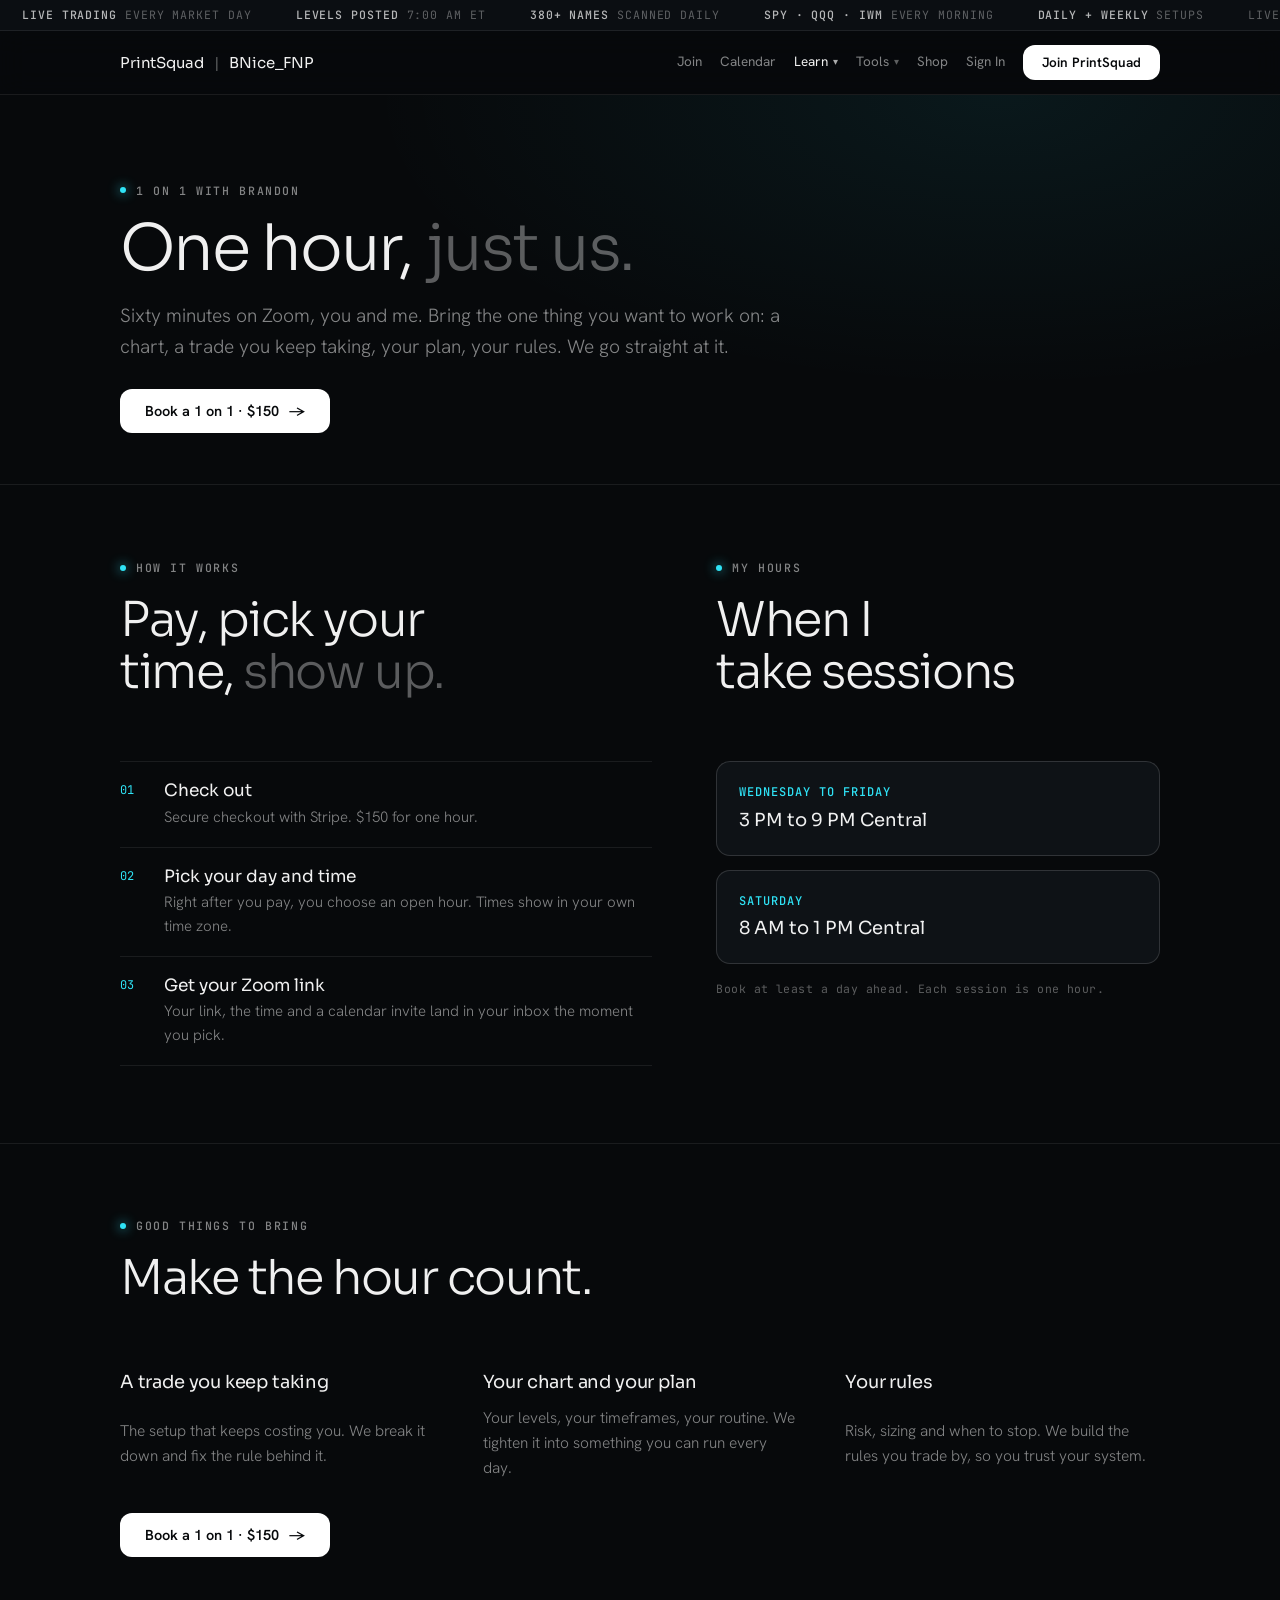
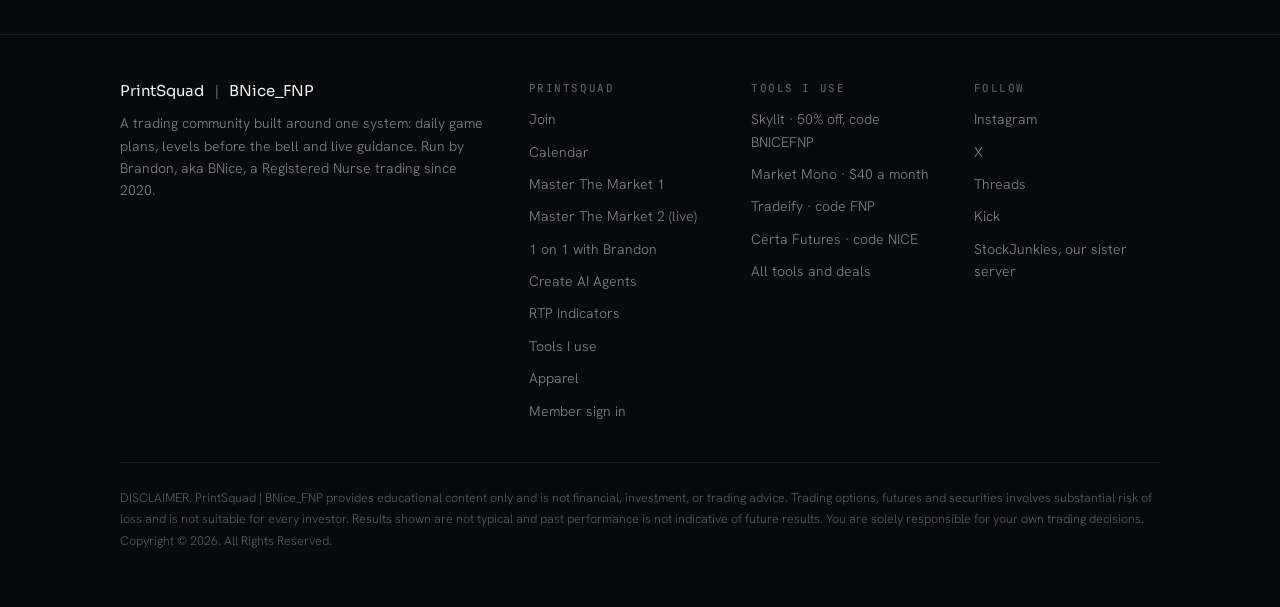
==== book/index.html @ 96a2f893 "Learn: Master The Market 1 (recorded course) and Master The Market 2 (live with Chad and BNice, comi" ====
<!doctype html>
<html lang="en">
<head>
<meta charset="utf-8">
<meta name="viewport" content="width=device-width,initial-scale=1">
<title>1 on 1 with Brandon | PrintSquad</title>
<meta name="description" content="Book one hour on Zoom with Brandon, aka BNice. $150. Pay, then pick your day and time from his open hours.">
<link rel="preconnect" href="https://fonts.googleapis.com">
<link rel="stylesheet" href="https://fonts.googleapis.com/css2?family=Sora:wght@200;300;400;600&family=Hanken+Grotesk:wght@300;400;500;600&family=JetBrains+Mono:wght@400;500&display=swap">
<link rel="stylesheet" href="/site.css">
</head>
<body>
<div class="tape" aria-hidden="true"><div class="tape-track">
  <span><b>LIVE TRADING</b> EVERY MARKET DAY</span><span><b>LEVELS POSTED</b> 7:00 AM ET</span><span><b>380+ NAMES</b> SCANNED DAILY</span><span><b>SPY · QQQ · IWM</b> EVERY MORNING</span><span><b>DAILY + WEEKLY</b> SETUPS</span><span>LIVE GUIDANCE <i>● ON</i></span><span><b>TRADING</b> SINCE 2020</span><span><b>1 ON 1 WITH BRANDON</b> $150 / HOUR</span><span><b>50% OFF</b> SKYLIT · CODE BNICEFNP</span><span><b>CODE FNP</b> TRADEIFY</span>
  <span><b>LIVE TRADING</b> EVERY MARKET DAY</span><span><b>LEVELS POSTED</b> 7:00 AM ET</span><span><b>380+ NAMES</b> SCANNED DAILY</span><span><b>SPY · QQQ · IWM</b> EVERY MORNING</span><span><b>DAILY + WEEKLY</b> SETUPS</span><span>LIVE GUIDANCE <i>● ON</i></span><span><b>TRADING</b> SINCE 2020</span><span><b>1 ON 1 WITH BRANDON</b> $150 / HOUR</span><span><b>50% OFF</b> SKYLIT · CODE BNICEFNP</span><span><b>CODE FNP</b> TRADEIFY</span>
</div></div>

<header class="hdr"><div class="wrap">
  <a class="brand" href="/">PrintSquad <s>|</s> BNice_FNP</a>
  <nav class="nav" aria-label="Site"><a href="/join/">Join</a><a href="/calendar/">Calendar</a><div class="dd"><a class="dd-btn" href="/learn/" aria-current="page" aria-haspopup="true">Learn<i aria-hidden="true">▾</i></a><div class="dd-menu"><a href="/learn/class/"><b>Master The Market 1</b><span>The recorded course</span></a><a href="/learn/mentorship/"><b>Master The Market 2</b><span>Live with Chad and BNice, coming soon</span></a><a href="/book/"><b>Book a 1 on 1</b><span>One hour on Zoom</span></a><a href="/aiclass/"><b>Create AI Agents</b><span>The AI Agent Toolkit</span></a></div></div><div class="dd"><a class="dd-btn" href="/tools/" aria-haspopup="true">Tools<i aria-hidden="true">▾</i></a><div class="dd-menu"><a href="/indicators/"><b>RTP Indicators</b><span>The suite for TradingView</span></a><a href="/indicators/#free"><b>Free Indicators</b><span>Free on TradingView</span></a><a href="/tools/"><b>Tools I Use</b><span>Skylit, Market Mono, prop firms</span></a></div></div><a href="https://fnptrades.com/shop/">Shop</a><a href="/members/">Sign In</a></nav>
  <a class="btn btn-solid btn-sm" href="/join/">Join PrintSquad</a>
</div>
<nav class="nav-mobile" aria-label="Site"><div class="wrap"><a href="/join/">Join</a><a href="/calendar/">Calendar</a><a href="/learn/" aria-current="page">Learn</a><a href="/tools/">Tools</a><a href="https://fnptrades.com/shop/">Shop</a><a href="/members/">Sign In</a></div></nav>
</header>

<main id="top">
<section class="page-top"><div class="wrap">
  <div class="head">
    <span class="eyebrow">1 on 1 with Brandon</span>
    <h1>One hour, <span class="dim">just us.</span></h1>
    <p class="lede">Sixty minutes on Zoom, you and me. Bring the one thing you want to work on: a chart, a trade you keep taking, your plan, your rules. We go straight at it.</p>
    <div class="cta">
      <a class="btn btn-solid" href="https://buy.stripe.com/00w00j3YrbevdD32ux8og01" target="_blank" rel="noopener">Book a 1 on 1 · $150 <span aria-hidden="true">→</span></a>
    </div>
  </div>
</div></section>

<section class="rule tight"><div class="wrap split">
  <div>
    <div class="head"><span class="eyebrow">How it works</span><h2>Pay, pick your time, <span class="dim">show up.</span></h2></div>
    <ol class="how">
      <li><strong>Check out</strong><span>Secure checkout with Stripe. $150 for one hour.</span></li>
      <li><strong>Pick your day and time</strong><span>Right after you pay, you choose an open hour. Times show in your own time zone.</span></li>
      <li><strong>Get your Zoom link</strong><span>Your link, the time and a calendar invite land in your inbox the moment you pick.</span></li>
    </ol>
  </div>
  <div>
    <div class="head"><span class="eyebrow">My hours</span><h2>When I take sessions</h2></div>
    <div class="week-grid" style="grid-template-columns:minmax(0,1fr)">
      <div class="slot"><span class="when">Wednesday to Friday</span><strong>3 PM to 9 PM Central</strong></div>
      <div class="slot"><span class="when">Saturday</span><strong>8 AM to 1 PM Central</strong></div>
    </div>
    <p class="note" style="margin-top:16px">Book at least a day ahead. Each session is one hour.</p>
  </div>
</div></section>

<section class="rule tight"><div class="wrap">
  <div class="head"><span class="eyebrow">Good things to bring</span><h2>Make the hour count.</h2></div>
  <div class="three" style="margin-top:0;padding-top:0;border-top:0">
    <div><h3>A trade you keep taking</h3><p>The setup that keeps costing you. We break it down and fix the rule behind it.</p></div>
    <div><h3>Your chart and your plan</h3><p>Your levels, your timeframes, your routine. We tighten it into something you can run every day.</p></div>
    <div><h3>Your rules</h3><p>Risk, sizing and when to stop. We build the rules you trade by, so you trust your system.</p></div>
  </div>
  <div class="cta" style="margin-top:32px"><a class="btn btn-solid" href="https://buy.stripe.com/00w00j3YrbevdD32ux8og01" target="_blank" rel="noopener">Book a 1 on 1 · $150 <span aria-hidden="true">→</span></a></div>
</div></section>
</main>

<footer><div class="wrap">
  <div class="foot">
    <div><div class="brand" style="margin-bottom:14px">PrintSquad <s>|</s> BNice_FNP</div><p style="font-size:14px;color:var(--t3)">A trading community built around one system: daily game plans, levels before the bell and live guidance. Run by Brandon, aka BNice, a Registered Nurse trading since 2020.</p></div>
    <div><h4>PrintSquad</h4><ul><li><a href="/join/">Join</a></li><li><a href="/calendar/">Calendar</a></li><li><a href="/learn/class/">Master The Market 1</a></li><li><a href="/learn/mentorship/">Master The Market 2 (live)</a></li><li><a href="/book/">1 on 1 with Brandon</a></li><li><a href="/aiclass/">Create AI Agents</a></li><li><a href="/indicators/">RTP Indicators</a></li><li><a href="/tools/">Tools I use</a></li><li><a href="https://fnptrades.com/shop/">Apparel</a></li><li><a href="/members/">Member sign in</a></li></ul></div>
    <div><h4>Tools I use</h4><ul><li><a href="https://app.skylit.ai/products?ref=BNICEFNP" target="_blank" rel="sponsored noopener">Skylit · 50% off, code BNICEFNP</a></li><li><a href="https://whop.com/checkout/plan_psgRuvs8nuYvo?a=bnicefnp" target="_blank" rel="sponsored noopener">Market Mono · $40 a month</a></li><li><a href="https://tradeify.co/?ref=GKHED45U" target="_blank" rel="sponsored noopener">Tradeify · code FNP</a></li><li><a href="https://www.certafutures.com/?checkout=1&amp;ref=CF534EED9A1739" target="_blank" rel="sponsored noopener">Certa Futures · code NICE</a></li><li><a href="/tools/">All tools and deals</a></li></ul></div>
    <div><h4>Follow</h4><ul><li><a href="https://www.instagram.com/bnice_fnp/">Instagram</a></li><li><a href="https://x.com/Bnice_X_Fnp">X</a></li><li><a href="https://www.threads.net/@bnice_fnp">Threads</a></li><li><a href="https://kick.com/bnice-fnp">Kick</a></li><li><a href="https://whop.com/checkout/plan_VsYedL4dfEl0D?a=bnicefnp" target="_blank" rel="noopener">StockJunkies, our sister server</a></li></ul></div>
  </div>
  <p class="legal">DISCLAIMER. PrintSquad | BNice_FNP provides educational content only and is not financial, investment, or trading advice. Trading options, futures and securities involves substantial risk of loss and is not suitable for every investor. Results shown are not typical and past performance is not indicative of future results. You are solely responsible for your own trading decisions.<br>Copyright © 2026. All Rights Reserved.</p>
</div></footer>
<script>
document.querySelectorAll(".coupon button").forEach(function (b) {
  b.addEventListener("click", function () {
    var done = function () { b.textContent = "Copied"; setTimeout(function () { b.textContent = "Copy code"; }, 1600); };
    if (navigator.clipboard) navigator.clipboard.writeText(b.dataset.code).then(done, done); else done();
  });
});
</script>
</body>
</html>
---- site.css ----
/* One deliberate look: the site is dark the way a trading terminal is dark.
   Every colour is painted explicitly so it holds on any host ground. */
:root{
  --ground:#07090B; --ground-2:#0B0E12; --panel:#0E1216;
  --t1:rgba(255,255,255,.94); --t2:rgba(255,255,255,.70); --t3:rgba(255,255,255,.50); --t4:rgba(255,255,255,.34);
  --line:rgba(255,255,255,.08); --line-2:rgba(255,255,255,.14);
  --cyan:#2FE3F6; --mint:#B2EBF2; --up:#2FE3A0; --down:#F5533C; --gold:#F5C518;
  --display:"Sora",ui-sans-serif,system-ui,"Segoe UI",sans-serif;
  --body:"Hanken Grotesk",ui-sans-serif,system-ui,"Segoe UI",sans-serif;
  --mono:"JetBrains Mono",ui-monospace,"SF Mono",Menlo,Consolas,monospace;
  --wrap:1120px;
}
*{box-sizing:border-box}
html{scroll-behavior:smooth}
body{margin:0;background:var(--ground);color:var(--t2);font:300 17px/1.6 var(--body);-webkit-font-smoothing:antialiased}
a{color:inherit;text-decoration:none}
a:focus-visible,button:focus-visible{outline:2px solid var(--cyan);outline-offset:3px;border-radius:6px}
img{display:block;max-width:100%;height:auto}
.wrap{max-width:var(--wrap);margin-inline:auto;padding-inline:clamp(18px,4vw,40px)}

/* type scale */
h1,h2,h3{font-family:var(--display);color:var(--t1);margin:0;text-wrap:balance}
h1{font-weight:300;font-size:clamp(40px,6.4vw,76px);line-height:1.02;letter-spacing:-.035em}
h2{font-weight:300;font-size:clamp(30px,4vw,48px);line-height:1.08;letter-spacing:-.03em}
h3{font-weight:400;font-size:18px;letter-spacing:-.01em}
.dim{color:var(--t4)}
p{margin:0;max-width:62ch}
.lede{font-size:clamp(17px,1.5vw,20px);color:var(--t3)}
.eyebrow{font:500 11.5px/1 var(--mono);letter-spacing:.14em;text-transform:uppercase;color:var(--t3);display:inline-flex;align-items:center;gap:10px}
.eyebrow::before{content:"";width:6px;height:6px;border-radius:50%;background:var(--cyan);box-shadow:0 0 12px var(--cyan)}
.mono{font-family:var(--mono);font-variant-numeric:tabular-nums}

/* buttons: white with black text, so a label can never vanish into its own fill */
.btn{display:inline-flex;align-items:center;gap:10px;font:600 14.5px/1 var(--body);padding:14px 24px;border-radius:12px;border:1px solid transparent;transition:transform .15s ease,background .15s ease,border-color .15s ease}
.btn-solid{background:#fff;color:#07090B}
.btn-solid:hover{transform:translateY(-1px);background:var(--mint)}
.btn-ghost{color:var(--t1);border-color:var(--line-2)}
.btn-ghost:hover{border-color:var(--t3)}
.btn-sm{padding:10px 18px;font-size:13.5px}

/* tape */
.tape{border-bottom:1px solid var(--line);background:var(--ground-2);overflow:hidden;white-space:nowrap}
.tape-track{display:inline-flex;gap:0;padding-block:9px;animation:slide 46s linear infinite}
.tape span{font:400 11.5px/1 var(--mono);letter-spacing:.08em;color:var(--t4);padding-inline:22px}
.tape b{font-weight:500;color:var(--t2)}
.tape i{font-style:normal;color:var(--cyan)}
@keyframes slide{to{transform:translateX(-50%)}}

/* header */
.hdr{position:sticky;top:env(safe-area-inset-top,0px);z-index:20;background:rgba(7,9,11,.82);backdrop-filter:blur(14px);border-bottom:1px solid var(--line)}
.hdr .wrap{display:flex;align-items:center;gap:14px;padding-block:14px}
.brand{font:400 15px/1 var(--display);color:var(--t1);letter-spacing:-.01em;display:flex;gap:10px;align-items:center}
.brand s{text-decoration:none;color:var(--t4)}
.nav{display:flex;gap:16px;margin-left:auto;margin-right:4px;font-size:13.5px;font-weight:400;color:var(--t3)}
.nav a:hover{color:var(--t1)}

/* sections */
section{padding-block:clamp(72px,10vw,132px)}
.rule{border-top:1px solid var(--line)}
.head{display:grid;gap:20px;margin-bottom:clamp(36px,5vw,64px)}

/* hero */
.hero{padding-block:clamp(56px,8vw,104px) clamp(48px,6vw,80px);background:radial-gradient(900px 420px at 78% 8%,rgba(47,227,246,.07),transparent 70%)}
.hero-grid{display:grid;gap:clamp(36px,5vw,64px)}
.hero-copy{display:grid;gap:26px;max-width:760px}
.cta{display:flex;flex-wrap:wrap;gap:12px;margin-top:6px}
.facts{display:flex;flex-wrap:wrap;gap:10px 28px;font:400 12px/1 var(--mono);letter-spacing:.08em;color:var(--t4);text-transform:uppercase}
.facts b{color:var(--t2);font-weight:500}

/* framed product shot */
.shot{border:1px solid var(--line-2);border-radius:14px;overflow:hidden;background:#000;box-shadow:0 40px 120px -40px rgba(47,227,246,.18)}
.shot-bar{display:flex;align-items:center;gap:12px;padding:11px 16px;border-bottom:1px solid var(--line);background:var(--panel);font:400 11.5px/1 var(--mono);letter-spacing:.06em;color:var(--t3)}
.shot-bar em{font-style:normal;color:var(--cyan)}
.shot-bar span:last-child{margin-left:auto;color:var(--t4)}

/* the morning */
.morning{display:grid;gap:clamp(32px,5vw,72px);grid-template-columns:minmax(0,5fr) minmax(0,7fr);align-items:start}
.steps{display:grid;gap:0;counter-reset:s}
.step{display:grid;grid-template-columns:44px 1fr;gap:4px 0;padding-block:22px;border-top:1px solid var(--line)}
.step:last-child{border-bottom:1px solid var(--line)}
.step::before{counter-increment:s;content:"0" counter(s);font:400 12px/1.7 var(--mono);color:var(--t4);grid-row:span 2}
.step p{font-size:15.5px;color:var(--t3)}
.time{font:400 12px/1 var(--mono);color:var(--cyan);margin-left:8px}

.feed{display:grid;gap:12px}
.msg{border:1px solid var(--line);border-radius:12px;background:var(--panel);padding:16px 18px;font:400 13px/1.75 var(--mono);color:var(--t3);overflow-x:auto}
.msg .sym{color:var(--t1);font-weight:500}
.msg .tag{color:#07090B;background:var(--cyan);border-radius:4px;padding:1px 7px;font-size:11px;font-weight:500;margin-left:8px}
.msg .ok{color:var(--up)} .msg .no{color:var(--down)} .msg .plan{color:var(--t2)}
.msg code{color:var(--t4);font:inherit}
.note{font:400 11.5px/1.6 var(--mono);color:var(--t4);letter-spacing:.04em}

.brief{display:grid;gap:clamp(32px,5vw,72px);grid-template-columns:minmax(0,4fr) minmax(0,6fr);align-items:center;margin-top:clamp(64px,8vw,112px)}
.brief .shot{max-width:380px}
.brief-copy{display:grid;gap:18px}

/* mentorship */
.pull{font:300 clamp(22px,2.8vw,32px)/1.25 var(--display);color:var(--t1);letter-spacing:-.02em;border-left:1px solid var(--cyan);padding-left:22px;max-width:30ch;text-wrap:balance}
.pull span{color:var(--t4)}
.struct{display:grid;grid-template-columns:repeat(auto-fit,minmax(220px,1fr));gap:0;border:1px solid var(--line);border-radius:14px;overflow:hidden;margin-block:clamp(40px,5vw,64px)}
.struct div{padding:24px;display:grid;gap:8px;border-right:1px solid var(--line);border-bottom:1px solid var(--line);margin:0 -1px -1px 0;background:var(--panel)}
.struct .k{font:400 11.5px/1 var(--mono);letter-spacing:.12em;text-transform:uppercase;color:var(--t4)}
.struct strong{font:400 17px/1.3 var(--display);color:var(--t1)}
.struct p{font-size:14.5px;color:var(--t3)}
.weeks{display:grid;gap:0}
.week{display:grid;grid-template-columns:minmax(0,3fr) minmax(0,5fr) minmax(0,4fr);gap:12px 32px;padding-block:28px;border-top:1px solid var(--line);align-items:start}
.week:last-child{border-bottom:1px solid var(--line)}
.week .n{font:400 12px/1 var(--mono);letter-spacing:.12em;color:var(--cyan);display:block;margin-bottom:10px}
.week ul{margin:0;padding:0;list-style:none;display:grid;gap:7px;font-size:15.5px;color:var(--t3)}
.week li{padding-left:16px;position:relative}
.week li::before{content:"";position:absolute;left:0;top:.72em;width:6px;height:1px;background:var(--t4)}
.goal{font-size:15px;color:var(--t2)}
.goal b{display:block;font:400 11.5px/1 var(--mono);letter-spacing:.12em;text-transform:uppercase;color:var(--t4);margin-bottom:8px}
.expect{display:grid;grid-template-columns:repeat(auto-fit,minmax(220px,1fr));gap:24px 40px;margin-top:clamp(40px,5vw,64px)}
.expect p{font-size:15.5px;color:var(--t3)}
.expect b{color:var(--t1);font-weight:500}
.tbd{font:500 11px/1 var(--mono);letter-spacing:.1em;color:#07090B;background:var(--gold);border-radius:4px;padding:4px 8px;white-space:nowrap}
.enroll{display:flex;flex-wrap:wrap;gap:16px 28px;align-items:center;margin-top:clamp(40px,5vw,64px);padding:24px 28px;border:1px solid var(--line-2);border-radius:14px;background:linear-gradient(90deg,rgba(47,227,246,.06),transparent)}
.enroll div{display:grid;gap:6px;margin-right:auto}
.enroll strong{font:400 19px/1.2 var(--display);color:var(--t1)}
.enroll span{font-size:14.5px;color:var(--t3)}
@media (max-width:860px){.week{grid-template-columns:minmax(0,1fr)}}


/* Master The Market: the flyers' green and blue, used only inside this offer */
:root{--mtm-green:#9BE24A;--mtm-blue:#4FB6F2}
.hl{color:var(--t1);font-weight:500}
.hero-grid{grid-template-columns:minmax(0,7fr) minmax(0,4fr);align-items:center}
.poster{margin:0;border-radius:16px;overflow:hidden;border:1px solid var(--line-2);box-shadow:0 40px 120px -30px rgba(155,226,74,.22);max-width:420px;justify-self:end}
.week{grid-template-columns:minmax(0,4fr) minmax(0,7fr)}
.week .n{color:var(--mtm-green)} .week.alt .n{color:var(--mtm-blue)}
.live{font-style:normal;font-size:10.5px;color:#fff;background:#E5484D;border-radius:4px;padding:2px 7px;margin-left:8px;letter-spacing:.1em}
.sub{margin-top:clamp(48px,6vw,80px)}
.subh{font:500 11.5px/1 var(--mono);letter-spacing:.14em;text-transform:uppercase;color:var(--t4);margin-bottom:22px}
.learn{list-style:none;margin:0;padding:0;display:grid;grid-template-columns:repeat(auto-fit,minmax(260px,1fr));gap:0 40px}
.learn li{padding:14px 0 14px 28px;border-top:1px solid var(--line);position:relative;color:var(--t2);font-size:16px}
.learn li::before{content:"";position:absolute;left:2px;top:1.35em;width:10px;height:5px;border-left:1.5px solid var(--mtm-green);border-bottom:1.5px solid var(--mtm-green);transform:rotate(-45deg)}
.learn li:nth-child(even)::before{border-color:var(--mtm-blue)}
.who{display:grid;grid-template-columns:repeat(auto-fit,minmax(250px,1fr));gap:14px}
.who div{border:1px solid var(--line);border-radius:14px;padding:24px;display:grid;gap:8px;background:var(--panel)}
.who strong{font:400 17px/1.3 var(--display);color:var(--mtm-green)} .who .alt strong{color:var(--mtm-blue)}
.who p{font-size:15px;color:var(--t3)}
.invest{margin-top:clamp(48px,6vw,80px);border:1px solid var(--line-2);border-radius:16px;padding:clamp(24px,4vw,40px);display:grid;gap:32px 48px;grid-template-columns:minmax(0,5fr) minmax(0,7fr);background:linear-gradient(135deg,rgba(155,226,74,.06),rgba(79,182,242,.05) 60%,transparent)}
.invest .k{font:500 11.5px/1 var(--mono);letter-spacing:.2em;text-transform:uppercase;color:var(--t3)}
.tiers{display:flex;gap:36px;margin-top:18px;flex-wrap:wrap}
.tiers b{display:block;font:300 clamp(44px,6vw,64px)/1 var(--display);letter-spacing:-.04em;color:var(--mtm-green)}
.tiers .alt b{color:var(--mtm-blue)}
.tiers span{font:400 12px/1 var(--mono);letter-spacing:.12em;text-transform:uppercase;color:var(--t3);display:block;margin-top:10px}
.seat{margin:0;padding:0;list-style:none;counter-reset:n;display:grid;gap:0}
.seat li{counter-increment:n;display:grid;grid-template-columns:36px 1fr;gap:2px 0;padding-block:14px;border-top:1px solid var(--line)}
.seat li:first-child{border-top:0;padding-top:0}
.seat li::before{content:counter(n);font:300 26px/1 var(--display);color:var(--mtm-green);grid-row:span 2}
.seat li:nth-child(2)::before{color:var(--mtm-blue)}
.seat strong{font:400 16.5px/1.3 var(--display);color:var(--t1)}
.seat span{font-size:14.5px;color:var(--t3)}
.go{grid-column:1/-1;display:flex;flex-wrap:wrap;gap:14px 24px;align-items:center;padding-top:24px;border-top:1px solid var(--line)}
.hero-bull{grid-template-columns:minmax(0,1fr) minmax(0,1fr)}
.hero-bull h1{font-size:clamp(38px,4.6vw,60px)}
.poster.bull{max-width:none;justify-self:stretch;box-shadow:-30px 40px 120px -40px rgba(79,182,242,.28),30px 40px 120px -40px rgba(155,226,74,.28)}
@media (max-width:860px){.hero-grid,.invest,.week{grid-template-columns:minmax(0,1fr)}.poster{justify-self:start;max-width:340px}}


/* Membership and indicator access */
#join{scroll-margin-top:140px;padding-block:clamp(48px,6vw,80px);background:var(--ground-2)}
.access-grid{display:grid;grid-template-columns:repeat(2,minmax(0,1fr));gap:20px}
.access-card{display:flex;flex-direction:column;gap:18px;border:1px solid var(--line-2);border-radius:16px;padding:clamp(24px,3vw,36px);background:var(--panel)}
.access-card h3{font-size:25px}
.access-card .btn{align-self:flex-start;margin-top:auto;line-height:1.3}
.access-card .eyebrow{line-height:1.5}
.access-bundle{display:flex;align-items:center;justify-content:space-between;flex-wrap:wrap;gap:20px;margin-top:20px;padding:24px 28px;border:1px solid rgba(47,227,246,.25);border-radius:16px;background:rgba(47,227,246,.04)}
.access-bundle p{margin-top:6px}
.access-note{margin-top:20px;font-size:14px;color:var(--t3)}
@media(max-width:620px){.access-grid{grid-template-columns:1fr}.access-card .btn{width:100%;justify-content:center}.access-bundle .btn{width:100%;justify-content:center}}
/* learn with me: the one-on-one and the AI team kit (2026-11-08), same cards as Join */
#learn{scroll-margin-top:140px}
.offer{background:linear-gradient(160deg,rgba(47,227,246,.07),var(--panel) 55%)}
.offer p{font-size:15.5px;color:var(--t3)}
.offer-price{font:500 12px/1.5 var(--mono);letter-spacing:.12em;text-transform:uppercase;color:var(--cyan)}
.offer .fine{font-size:13px;color:var(--t4);line-height:1.5}
/* two ways in */
.ways{padding-block:0 clamp(56px,7vw,96px)}
.ways .wrap{display:grid;grid-template-columns:repeat(auto-fit,minmax(300px,1fr));gap:14px}
.way{border:1px solid var(--line-2);border-radius:16px;padding:clamp(24px,3vw,34px);display:grid;gap:14px;align-content:start;background:var(--panel)}
.way:first-child{background:linear-gradient(160deg,rgba(155,226,74,.08),var(--panel) 55%)}
.way .k{font:500 11.5px/1 var(--mono);letter-spacing:.14em;text-transform:uppercase}
.way .k.g{color:var(--mtm-green)} .way .k.b{color:var(--mtm-blue)}
.way h3{font:300 clamp(24px,2.6vw,30px)/1.15 var(--display);letter-spacing:-.02em}
.way p{font-size:15.5px;color:var(--t3)}
.way .btn{justify-self:start;margin-top:6px}
.hdr .btn-ghost{border-color:var(--line-2)}
@media (max-width:620px){.hdr .btn-ghost{display:none}}

/* brandon */
.about{display:grid;gap:clamp(32px,5vw,72px);grid-template-columns:minmax(0,4fr) minmax(0,7fr);align-items:center}
.portrait{border-radius:14px;overflow:hidden;border:1px solid var(--line-2);max-width:380px}
.about-copy{display:grid;gap:20px}
.about-copy p{color:var(--t2)}
.sig{font:400 12px/1 var(--mono);letter-spacing:.1em;text-transform:uppercase;color:var(--t4)}

/* wins */
.claim{display:grid;gap:8px;border-left:1px solid var(--cyan);padding-left:20px;margin-top:6px}
.claim strong{font:300 clamp(22px,2.6vw,30px)/1.2 var(--display);color:var(--t1);letter-spacing:-.02em}
.wall{columns:3 280px;column-gap:14px}
.wall figure{margin:0 0 14px;break-inside:avoid;border:1px solid var(--line);border-radius:12px;overflow:hidden;background:#000;transition:border-color .2s ease}
.wall figure:hover{border-color:var(--line-2)}

/* learn */
.two{display:grid;grid-template-columns:repeat(auto-fit,minmax(280px,1fr));gap:14px}
.opt{border:1px solid var(--line);border-radius:14px;padding:28px;background:linear-gradient(180deg,var(--panel),transparent);display:grid;gap:12px}
.opt .k{font:400 11.5px/1 var(--mono);letter-spacing:.12em;color:var(--cyan)}
.opt p{font-size:15.5px;color:var(--t3)}
.three{display:grid;grid-template-columns:repeat(auto-fit,minmax(240px,1fr));gap:clamp(24px,4vw,48px);margin-top:clamp(48px,6vw,80px);padding-top:clamp(36px,5vw,56px);border-top:1px solid var(--line)}
.three div{display:grid;gap:10px}
.three p{font-size:15.5px;color:var(--t3)}

/* closing */
.close{text-align:left;background:radial-gradient(800px 360px at 20% 100%,rgba(47,227,246,.08),transparent 70%)}
.close .wrap{display:grid;gap:26px}

footer{border-top:1px solid var(--line);padding-block:48px 56px;font-size:14px;color:var(--t3)}
.foot{display:grid;gap:36px;grid-template-columns:minmax(0,2fr) repeat(3,minmax(0,1fr))}
.foot h4{font:500 11px/1 var(--mono);letter-spacing:.14em;text-transform:uppercase;color:var(--t4);margin:0 0 14px}
.foot ul{list-style:none;margin:0;padding:0;display:grid;gap:10px}
.foot a:hover{color:var(--t1)}
.legal{margin-top:40px;padding-top:24px;border-top:1px solid var(--line);font-size:12.5px;line-height:1.7;color:var(--t4);max-width:none}

.scanner-mobile{display:none}
@media (max-width:860px){
  .scanner-mobile{display:block;flex-basis:100%;font-size:14px;color:var(--cyan)}
  .hdr .wrap{flex-wrap:wrap}
  .nav{display:none}
  .hdr .wrap{justify-content:flex-start}
  .brand{margin-right:auto}
  .morning,.brief,.about{grid-template-columns:minmax(0,1fr)}
  .foot{grid-template-columns:minmax(0,1fr)}
  .brief .shot,.portrait{max-width:320px}
}
@media (prefers-reduced-motion:reduce){
  .tape-track{animation:none} html{scroll-behavior:auto} .btn{transition:none}
}

/* tools I use and affiliates */
.tools{display:grid;gap:14px}
.tool{border:1px solid var(--line-2);border-radius:16px;padding:clamp(22px,3vw,34px);background:var(--panel);display:grid;gap:16px;align-content:start}
.tool .k{font:500 11.5px/1 var(--mono);letter-spacing:.14em;text-transform:uppercase;color:var(--t3);display:flex;flex-wrap:wrap;gap:10px;align-items:center}
.tool h3{font:300 clamp(22px,2.4vw,28px)/1.18 var(--display);letter-spacing:-.02em}
.tool p{font-size:15.5px;color:var(--t3)}
.tool ul{margin:0;padding:0;list-style:none;display:grid;gap:8px;font-size:15px;color:var(--t2)}
.tool li{padding-left:18px;position:relative}
.tool li::before{content:"";position:absolute;left:0;top:.62em;width:7px;height:7px;border-radius:2px;background:var(--gold)}
.tool .btn{justify-self:start}
.tool-feature{grid-template-columns:minmax(0,6fr) minmax(0,7fr);gap:clamp(24px,4vw,48px);align-items:center;background:linear-gradient(150deg,rgba(245,197,24,.09),var(--panel) 45%);border-color:rgba(245,197,24,.28)}
.tool-copy{display:grid;gap:16px}
.tool-visual{margin:0;display:grid;gap:10px}
.tool-visual svg,.tool-shot{width:100%;height:auto;border-radius:12px;border:1px solid var(--line-2);display:block}
.tool-visual figcaption{font:400 11.5px/1.5 var(--mono);color:var(--t4);letter-spacing:.04em}
.deal{font:500 10.5px/1 var(--mono);letter-spacing:.12em;color:#07090B;background:var(--gold);border-radius:4px;padding:4px 8px}
.deal.cy{background:var(--cyan)}
.wordmark{font:400 clamp(20px,2vw,24px)/1.1 var(--display);letter-spacing:-.01em;color:var(--t1)}
.tool-feature:not(:has(.tool-shot)){grid-template-columns:minmax(0,1fr)}
.tool-feature:not(:has(.tool-shot)) .tool-copy{max-width:720px}
.brandmark{display:inline-flex;align-items:center;gap:12px}
.brandlogo{height:40px;width:40px;object-fit:contain;border-radius:10px;display:block;flex:none}
.tool-head{display:flex;align-items:center;justify-content:space-between;gap:12px;flex-wrap:wrap}
.props-head{display:grid;gap:12px;margin-top:clamp(40px,5vw,64px);margin-bottom:6px}
.props-head h3{font:300 clamp(24px,2.8vw,32px)/1.15 var(--display);letter-spacing:-.02em}
.props{display:grid;grid-template-columns:repeat(2,minmax(0,1fr));gap:14px}
.tool-first{border-color:rgba(47,227,246,.32);background:linear-gradient(160deg,rgba(47,227,246,.08),var(--panel) 55%)}
.coupon{display:flex;align-items:center;gap:14px;flex-wrap:wrap;border:1px dashed var(--line-2);border-radius:12px;padding:12px 14px;background:rgba(255,255,255,.02)}
.coupon .lbl{font:500 10.5px/1 var(--mono);letter-spacing:.14em;text-transform:uppercase;color:var(--t4)}
.coupon code{font:500 22px/1 var(--mono);letter-spacing:.12em;color:var(--t1)}
.coupon button{margin-left:auto;font:500 12px/1 var(--mono);letter-spacing:.08em;color:var(--t1);background:transparent;border:1px solid var(--line-2);border-radius:8px;padding:8px 12px;cursor:pointer}
.coupon button:hover{border-color:var(--t3)}
.coupon .off{flex-basis:100%;font:400 12px/1.4 var(--mono);color:var(--t3)}
.sister{margin-top:14px;display:flex;flex-wrap:wrap;align-items:center;gap:14px 28px;padding:22px 28px;border:1px solid var(--line);border-radius:16px;background:var(--ground-2)}
.sister div{display:grid;gap:6px;margin-right:auto}
.sister strong{display:block;margin-top:4px}
.sister .brandlogo{height:64px;width:64px;border-radius:12px}
.sister p{font-size:14.5px;color:var(--t3)}
.aff-note{margin-top:22px}
@media (max-width:860px){.tool-feature,.props{grid-template-columns:minmax(0,1fr)}}
/* ===== hero A + C (approved 2026-10-17): original layout, floating glowing bull, over the slowly panning chart ===== */
.hero-ac{position:relative;overflow:hidden;min-height:min(860px,100dvh);display:flex;align-items:center;background:var(--ground)}
.hero-ac>.wrap{position:relative;z-index:2;width:100%}
.ac-bg{position:absolute;inset:0;background:url(/assets/chart_hero.png) center/cover;opacity:.5;filter:saturate(1.15);transform:scale(1.08);animation:acPan 26s ease-in-out infinite alternate}
.ac-shade{position:absolute;inset:0;background:
   linear-gradient(90deg,rgba(7,9,11,.95) 0%,rgba(7,9,11,.82) 38%,rgba(7,9,11,.45) 70%,rgba(7,9,11,.6) 100%),
   linear-gradient(180deg,rgba(7,9,11,.55),transparent 25%,transparent 72%,var(--ground)),
   radial-gradient(640px 360px at 76% 46%,rgba(79,182,242,.14),transparent 70%)}
.hero-ac .poster.bull{position:relative;animation:acFloat 7s ease-in-out infinite;box-shadow:none}
.hero-ac .poster.bull img{border-radius:20px;border:1px solid var(--line-2)}
.hero-ac .poster.bull::before{content:"";position:absolute;inset:-6%;z-index:-1;border-radius:40px;filter:blur(42px);
   background:linear-gradient(90deg,rgba(79,182,242,.6),rgba(155,226,74,.55));animation:acBreathe 5s ease-in-out infinite}
.hero-ac h1 .dim{background:linear-gradient(90deg,var(--t4),rgba(47,227,246,.8),var(--t4));background-size:200% 100%;-webkit-background-clip:text;background-clip:text;color:transparent;animation:acSheen 6s linear infinite}
.hero-ac .btn-solid:hover{box-shadow:0 0 0 1px #fff,0 10px 30px -8px rgba(47,227,246,.6)}
.hero-ac .btn-ghost{background:rgba(7,9,11,.35);backdrop-filter:blur(6px)}
.hero-ac .btn-ghost:hover{border-color:var(--cyan);box-shadow:0 0 24px -6px rgba(47,227,246,.55)}
@keyframes acPan{to{transform:scale(1.16) translateX(-2%)}}
@keyframes acFloat{50%{transform:translateY(-10px)}}
@keyframes acBreathe{50%{opacity:.55;transform:scale(1.04)}}
@keyframes acSheen{to{background-position:-200% 0}}
@media (max-width:900px){.ac-shade{background:linear-gradient(180deg,rgba(7,9,11,.7),rgba(7,9,11,.88) 55%,var(--ground))}.hero-ac{min-height:auto}}
@media (prefers-reduced-motion:reduce){.ac-bg,.hero-ac .poster.bull,.hero-ac .poster.bull::before,.hero-ac h1 .dim{animation:none}}

/* ===== PrintSquad site (printsquad.net), 2026-11-25: the same look, more pages ===== */
.nav a[aria-current="page"]{color:var(--t1)}
.nav{gap:18px}
.nav-mobile{display:none;border-top:1px solid var(--line)}
.nav-mobile .wrap{display:flex;gap:18px;overflow-x:auto;padding-block:10px;scrollbar-width:none;font-size:13.5px;color:var(--t3);white-space:nowrap}
.nav-mobile .wrap::-webkit-scrollbar{display:none}
.nav-mobile a[aria-current="page"]{color:var(--cyan)}
@media (max-width:1020px){.nav{display:none}.hdr .wrap{justify-content:space-between}.nav-mobile{display:block}}

/* page top on inner pages */
.page-top{padding-block:clamp(56px,7vw,96px) clamp(32px,4vw,56px);background:radial-gradient(900px 420px at 78% 0%,rgba(47,227,246,.07),transparent 70%)}
.page-top .head{margin-bottom:0}
.page-top h1{font-size:clamp(38px,5vw,64px)}

/* the hub: everything in one place */
.hub{display:grid;grid-template-columns:repeat(auto-fill,minmax(250px,1fr));gap:14px}
.tile{display:grid;gap:10px;align-content:start;border:1px solid var(--line-2);border-radius:16px;padding:24px;background:var(--panel);transition:border-color .15s ease,transform .15s ease}
.tile:hover{border-color:var(--cyan);transform:translateY(-2px)}
.tile .k{font:500 11px/1 var(--mono);letter-spacing:.14em;text-transform:uppercase;color:var(--cyan)}
.tile h3{font:300 22px/1.2 var(--display);letter-spacing:-.02em}
.tile p{font-size:15px;color:var(--t3)}
.tile .go-arrow{font:500 13px/1 var(--mono);color:var(--t2);margin-top:4px}

/* price cards on Join */
.plans{display:grid;grid-template-columns:repeat(3,minmax(0,1fr));gap:16px}
.plan{display:flex;flex-direction:column;gap:16px;border:1px solid var(--line-2);border-radius:16px;padding:clamp(24px,3vw,32px);background:var(--panel)}
.plan.best{border-color:rgba(47,227,246,.4);background:linear-gradient(160deg,rgba(47,227,246,.09),var(--panel) 55%)}
.plan h3{font-size:23px}
.plan .price{font:300 clamp(36px,4vw,48px)/1 var(--display);letter-spacing:-.03em;color:var(--t1)}
.plan .price small{font:400 13px/1 var(--mono);letter-spacing:.06em;color:var(--t3);margin-left:6px}
.plan ul{margin:0;padding:0;list-style:none;display:grid;gap:9px;font-size:15px;color:var(--t2)}
.plan li{padding-left:22px;position:relative}
.plan li::before{content:"";position:absolute;left:2px;top:.5em;width:9px;height:5px;border-left:1.5px solid var(--cyan);border-bottom:1.5px solid var(--cyan);transform:rotate(-45deg)}
.plan .btn{margin-top:auto;align-self:flex-start}
.plan .fine{font-size:13px;color:var(--t4)}
@media (max-width:900px){.plans{grid-template-columns:minmax(0,1fr)}}

/* compare table */
.compare-wrap{overflow-x:auto;margin-top:clamp(40px,5vw,64px);border:1px solid var(--line);border-radius:14px}
.compare{width:100%;border-collapse:collapse;font-size:15px;min-width:560px}
.compare th,.compare td{padding:14px 18px;border-bottom:1px solid var(--line);text-align:center}
.compare th{font:500 11.5px/1.3 var(--mono);letter-spacing:.1em;text-transform:uppercase;color:var(--t3);background:var(--ground-2)}
.compare td:first-child,.compare th:first-child{text-align:left;color:var(--t2)}
.compare tr:last-child td{border-bottom:0}
.yes{color:var(--cyan)} .no-c{color:var(--t4)}

/* calendar */
.week-grid{display:grid;grid-template-columns:repeat(auto-fit,minmax(240px,1fr));gap:14px}
.slot{border:1px solid var(--line-2);border-radius:14px;padding:22px;background:var(--panel);display:grid;gap:8px;align-content:start}
.slot .when{font:500 12px/1.4 var(--mono);letter-spacing:.08em;color:var(--cyan);text-transform:uppercase}
.slot strong{font:400 18px/1.3 var(--display);color:var(--t1)}
.slot p{font-size:14.5px;color:var(--t3)}
.events{display:grid;gap:0;border-top:1px solid var(--line)}
.event{display:grid;grid-template-columns:120px minmax(0,1fr) auto;gap:8px 28px;align-items:center;padding-block:22px;border-bottom:1px solid var(--line)}
.event .date{font:400 13px/1.4 var(--mono);color:var(--t2)}
.event .date b{display:block;font:300 30px/1 var(--display);color:var(--t1);letter-spacing:-.03em}
.empty{border:1px dashed var(--line-2);border-radius:14px;padding:28px;display:grid;gap:10px;color:var(--t3)}
.empty strong{font:400 18px/1.3 var(--display);color:var(--t1)}
@media (max-width:700px){.event{grid-template-columns:minmax(0,1fr)}}

/* indicators */
.ind-grid{display:grid;grid-template-columns:repeat(auto-fill,minmax(300px,1fr));gap:14px}
.ind{border:1px solid var(--line-2);border-radius:14px;padding:24px;background:var(--panel);display:grid;gap:10px;align-content:start}
.ind h3{font:400 18px/1.3 var(--display)}
.ind p{font-size:15px;color:var(--t3)}
.ind .k{font:500 10.5px/1 var(--mono);letter-spacing:.14em;text-transform:uppercase;color:var(--t4)}
.free{color:#07090B;background:var(--up);border-radius:4px;padding:3px 8px;font:500 10.5px/1 var(--mono);letter-spacing:.1em;justify-self:start}

/* small pieces */
.soon{font:500 10.5px/1 var(--mono);letter-spacing:.1em;color:#07090B;background:var(--gold);border-radius:4px;padding:4px 8px;justify-self:start;align-self:start}
.how{list-style:none;margin:0;padding:0;counter-reset:h;display:grid;gap:0}
.how li{counter-increment:h;display:grid;grid-template-columns:44px 1fr;gap:2px 0;padding-block:18px;border-top:1px solid var(--line)}
.how li:last-child{border-bottom:1px solid var(--line)}
.how li::before{content:"0" counter(h);font:400 12px/1.8 var(--mono);color:var(--cyan);grid-row:span 2}
.how strong{font:400 17px/1.3 var(--display);color:var(--t1)}
.how span{font-size:15px;color:var(--t3)}
.split{display:grid;grid-template-columns:minmax(0,6fr) minmax(0,5fr);gap:clamp(32px,5vw,72px);align-items:start}
@media (max-width:860px){.split{grid-template-columns:minmax(0,1fr)}}
section.tight{padding-block:clamp(48px,6vw,80px)}
/* phone header: brand + button on one row, the links on one scrolling row */
@media (max-width:1020px){
  .hdr>.wrap{flex-wrap:nowrap}
  .hdr .nav-mobile .wrap{flex-wrap:nowrap;justify-content:flex-start;padding-block:10px}
}
@media (max-width:420px){.brand{font-size:14px;gap:6px}.hdr .btn-sm{padding:9px 14px;font-size:13px}}

/* ===== Calendar, in the Sovereign Session Calendar style (RTP_Terminal cards.css .jrn-cal-*) ===== */
.cal-box{background:#0b0d13;border:1px solid #1b1e29;border-radius:12px;padding:16px;display:flex;flex-direction:column;gap:12px}
.cal-top{display:flex;align-items:center;justify-content:space-between;gap:12px;flex-wrap:wrap}
.cal-top h3{margin:0;font:600 15px var(--body);color:#f8fafc;letter-spacing:0}
.cal-top small{font:600 10px var(--mono);letter-spacing:.07em;color:#646b7d;text-transform:uppercase}
.cal-nav{display:flex;align-items:center;gap:6px}
.cal-nav button{font:600 12px var(--mono);color:#cbd5e1;background:#0e1017;border:1px solid #1b1e29;border-radius:7px;padding:6px 10px;cursor:pointer}
.cal-nav button:hover{border-color:#64748b}
.cal-grid{display:grid;grid-template-columns:repeat(7,minmax(0,1fr)) 112px;gap:7px;align-items:stretch}
.cal-dow{text-align:center;font:700 10px var(--mono);letter-spacing:.08em;color:#646b7d;padding-bottom:4px}
.cal-dow.wk{text-align:left;padding-left:10px}
.cal-day{min-height:92px;border-radius:8px;border:1px solid #171a24;background:#0e1017;padding:8px 9px;display:flex;flex-direction:column;gap:5px;position:relative;transition:transform .1s,border-color .12s}
.cal-day.empty{background:transparent;border-color:transparent;pointer-events:none}
.cal-day.has{cursor:pointer}
.cal-day.has:hover{border-color:#64748b;transform:translateY(-1px)}
.cal-day.sel{border:1.5px solid #f8fafc!important;box-shadow:0 0 0 2px rgba(248,250,252,.14)}
.cal-day.past{opacity:.45}
.cal-day .d-top{display:flex;align-items:center;gap:6px;font:600 11px var(--body);color:#6e7687}
.cal-day.has .d-top{color:#cbd5e1}
.today-pill{display:inline-flex;align-items:center;gap:5px;font:700 9.5px var(--mono);color:#fff;letter-spacing:.04em}
.today-num{width:20px;height:20px;border-radius:50%;border:1.5px solid #e2e8f0;display:inline-grid;place-items:center;font-size:10px}
.ev{border-radius:6px;padding:5px 7px;display:grid;gap:2px;border:1px solid transparent}
.ev b{font:600 12px/1.25 var(--body);color:#fff}
.ev span{font:600 9.5px/1.2 var(--mono);color:rgba(226,232,240,.78);letter-spacing:.02em}
.ev.live{background:rgba(47,227,246,.10);border-color:rgba(47,227,246,.30)}
.ev.collab{background:rgba(245,197,24,.10);border-color:rgba(245,197,24,.32)}
.ev.class{background:rgba(155,226,74,.10);border-color:rgba(155,226,74,.32)}
.ev.closed{background:rgba(255,255,255,.03);border-color:#1b1e29}
.ev.closed b{color:#8b93a5}
.cal-wk{border-left:1px solid #1b1e29;padding:6px 4px 6px 10px;display:flex;flex-direction:column;justify-content:center;gap:3px}
.cal-wk .wl{font:700 9.5px var(--mono);letter-spacing:.06em;color:#646b7d}
.cal-wk .wv{font:700 13.5px var(--body);color:#94a3b8}
.cal-wk .wv.on{color:var(--cyan)}
.cal-wk .wb{height:2.5px;border-radius:2px;width:100%;margin:1px 0;background:rgba(255,255,255,.06);display:flex;overflow:hidden}
.cal-wk .wb i{display:block;height:100%}
.cal-wk .wm{font:500 10px var(--mono);color:#646b7d}
.cal-foot{display:flex;align-items:center;gap:16px;flex-wrap:wrap;padding-top:4px;font:500 11.5px var(--body);color:#6e7687}
.leg{display:inline-block;width:22px;height:8px;border-radius:4px;vertical-align:middle;margin-right:5px;border:1px solid}
.leg.live{background:rgba(47,227,246,.14);border-color:rgba(47,227,246,.4)}
.leg.collab{background:rgba(245,197,24,.14);border-color:rgba(245,197,24,.4)}
.leg.class{background:rgba(155,226,74,.14);border-color:rgba(155,226,74,.4)}
.leg.closed{background:rgba(255,255,255,.04);border-color:#2a2f3d}
.cal-detail{background:#0b0d13;border:1px solid #222736;border-radius:12px;padding:16px 18px;display:grid;gap:12px}
.cal-detail h3{font:600 15px var(--body);color:#f8fafc;letter-spacing:0}
.agenda{display:grid;gap:0}
.ag{display:grid;grid-template-columns:160px minmax(0,1fr) auto;gap:6px 20px;align-items:center;padding-block:14px;border-top:1px solid #1b1e29}
.ag:first-child{border-top:0}
.ag .ad{font:600 12px/1.4 var(--mono);color:#cbd5e1}
.ag .ad small{display:block;color:#646b7d;font-weight:500}
.ag .at b{display:block;font:500 16px/1.3 var(--display);color:var(--t1)}
.ag .at span{font-size:14px;color:var(--t3)}
.ag .dot{width:9px;height:9px;border-radius:50%;display:inline-block;margin-right:8px;vertical-align:middle}
.dot.live{background:var(--cyan)} .dot.collab{background:var(--gold)} .dot.class{background:#9BE24A}
@media (max-width:820px){
  .cal-grid{grid-template-columns:repeat(7,minmax(0,1fr));gap:4px}
  .cal-wk,.cal-dow.wk{display:none}
  .cal-day{min-height:58px;padding:5px;gap:4px}
  .ev{padding:0;height:6px;border-radius:3px}
  .ev b,.ev span{display:none}
  .ag{grid-template-columns:minmax(0,1fr)}
  .today-pill .tw{display:none}
}

/* dropdown menus in the header (Learn, Tools) */
.dd{position:relative}
.dd-btn{display:inline-flex;align-items:center;gap:5px}
.dd-btn i{font-style:normal;font-size:10px;opacity:.7}
.dd-menu{position:absolute;top:100%;left:-14px;margin-top:10px;min-width:260px;display:none;flex-direction:column;gap:2px;padding:8px;background:#0B0E12;border:1px solid var(--line-2);border-radius:12px;box-shadow:0 24px 60px -20px rgba(0,0,0,.8)}
.dd-menu::before{content:"";position:absolute;left:0;right:0;top:-12px;height:12px}
.dd:hover .dd-menu,.dd:focus-within .dd-menu{display:flex}
.dd-menu a{display:grid;gap:2px;padding:10px 12px;border-radius:8px}
.dd-menu a:hover{background:rgba(47,227,246,.07)}
.dd-menu b{font:500 14px/1.3 var(--body);color:var(--t1)}
.dd-menu span{font:400 12.5px/1.3 var(--body);color:var(--t3)}
.nav .dd-btn[aria-current="page"]{color:var(--t1)}

/* ===== members area preview (sample data) ===== */
.mx-banner{display:flex;flex-wrap:wrap;align-items:center;gap:10px 16px;padding:12px 16px;border:1px dashed rgba(245,197,24,.45);border-radius:12px;background:rgba(245,197,24,.05);font-size:14px;color:var(--t2)}
.mx-banner b{color:var(--gold);font:600 11px/1 var(--mono);letter-spacing:.12em}
.chips{display:flex;flex-wrap:wrap;gap:8px}
.chip{font:500 13px/1 var(--body);color:var(--t2);background:var(--panel);border:1px solid var(--line-2);border-radius:999px;padding:9px 14px;cursor:pointer}
.chip[aria-pressed="true"]{color:#07090B;background:var(--cyan);border-color:var(--cyan)}
.mx{display:grid;grid-template-columns:220px minmax(0,1fr);gap:24px;margin-top:20px}
.mx-side{display:flex;flex-direction:column;gap:2px;position:sticky;top:120px;align-self:start}
.mx-side button{all:unset;cursor:pointer;display:flex;align-items:center;justify-content:space-between;gap:8px;padding:10px 12px;border-radius:9px;font:400 14.5px var(--body);color:var(--t3)}
.mx-side button:hover{background:rgba(255,255,255,.03);color:var(--t1)}
.mx-side button[aria-current="true"]{background:rgba(47,227,246,.08);color:var(--t1)}
.mx-side .lk{font-size:12px;opacity:.6}
.mx-main{display:grid;gap:16px;min-width:0}
.card{border:1px solid var(--line-2);border-radius:14px;background:var(--panel);padding:22px;display:grid;gap:12px}
.card h3{font:400 19px/1.25 var(--display)}
.card p{font-size:15px;color:var(--t3)}
.card .k{font:500 11px/1 var(--mono);letter-spacing:.14em;text-transform:uppercase;color:var(--cyan)}
.cards2{display:grid;grid-template-columns:repeat(2,minmax(0,1fr));gap:16px}
.locked{position:relative;border-style:dashed;background:transparent}
.locked .lockrow{display:flex;align-items:center;gap:10px;font:500 12px/1.4 var(--mono);color:var(--gold);letter-spacing:.06em}
.lesson-list{display:grid;gap:0}
.lesson{display:grid;grid-template-columns:40px minmax(0,1fr) auto;gap:12px;align-items:center;padding:12px 0;border-top:1px solid var(--line)}
.lesson:first-child{border-top:0}
.lesson .n{font:500 12px var(--mono);color:var(--t4)}
.lesson b{font:400 15px/1.35 var(--body);color:var(--t1)}
.lesson .st{font:500 11px var(--mono);color:var(--t4)}
.lesson .st.done{color:var(--up)}
.mod-h{font:500 11.5px/1 var(--mono);letter-spacing:.14em;text-transform:uppercase;color:var(--t4);margin:18px 0 4px}
.video{aspect-ratio:16/9;border-radius:12px;border:1px solid var(--line-2);background:linear-gradient(135deg,#0B0E12,#11161c);display:grid;place-items:center;position:relative;overflow:hidden}
.video .play{width:64px;height:64px;border-radius:50%;background:rgba(255,255,255,.92);display:grid;place-items:center;color:#07090B;font-size:22px}
.video .wm{position:absolute;right:14px;bottom:12px;font:500 11px var(--mono);color:rgba(255,255,255,.35)}
.row-ev{display:grid;grid-template-columns:150px minmax(0,1fr) auto;gap:8px 18px;align-items:center;padding:14px 0;border-top:1px solid var(--line)}
.row-ev:first-child{border-top:0}
.row-ev .ad{font:600 12px/1.4 var(--mono);color:#cbd5e1}
.row-ev .ad small{display:block;color:#646b7d;font-weight:500}
.row-ev b{display:block;font:400 16px/1.3 var(--display);color:var(--t1)}
.row-ev span{font-size:14px;color:var(--t3)}
.have{display:grid;gap:0}
.have div{display:flex;justify-content:space-between;gap:12px;padding:12px 0;border-top:1px solid var(--line);font-size:15px}
.have div:first-child{border-top:0}
.have .on{color:var(--up);font:500 12px var(--mono)} .have .off{color:var(--t4);font:500 12px var(--mono)}
@media (max-width:860px){
  .mx{grid-template-columns:minmax(0,1fr)}
  .mx-side{position:static;flex-direction:row;overflow-x:auto;gap:4px;scrollbar-width:none}
  .mx-side button{white-space:nowrap;padding:8px 12px}
  .cards2{grid-template-columns:minmax(0,1fr)}
  .row-ev{grid-template-columns:minmax(0,1fr)}
}
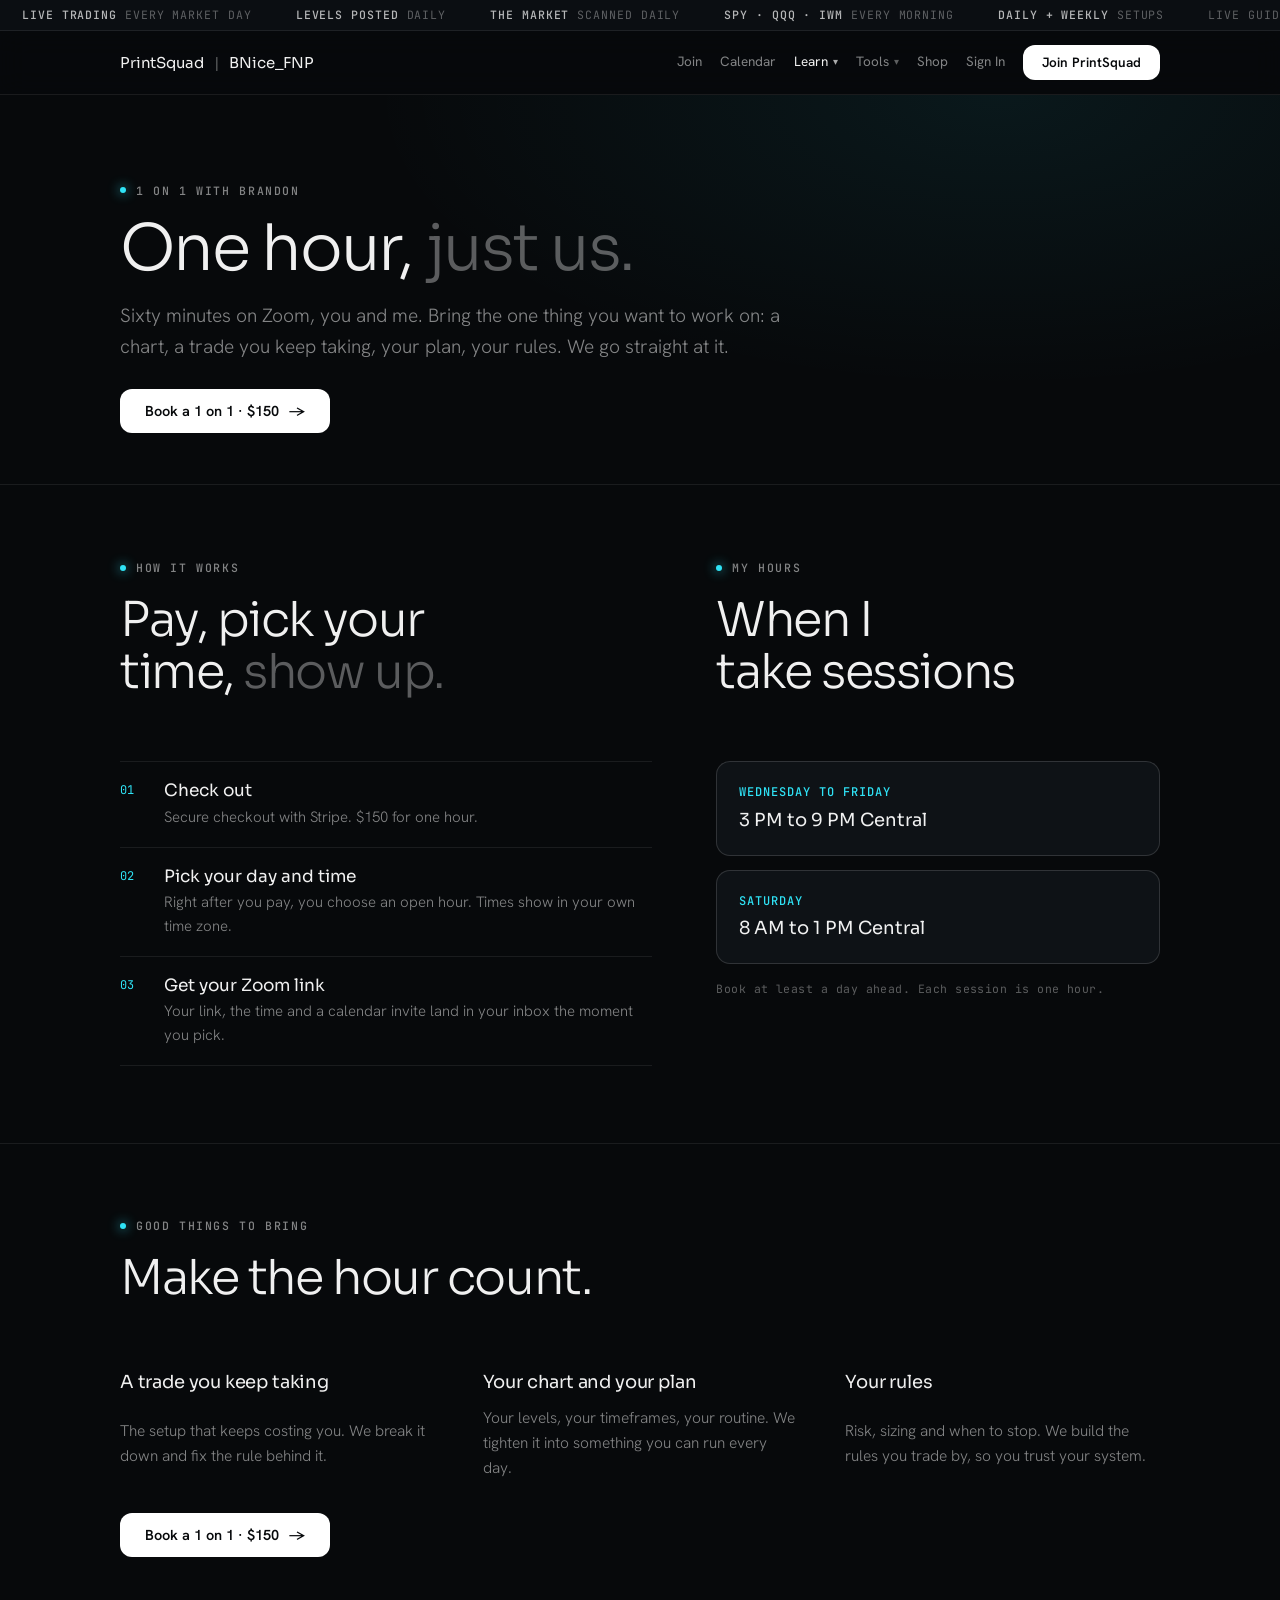
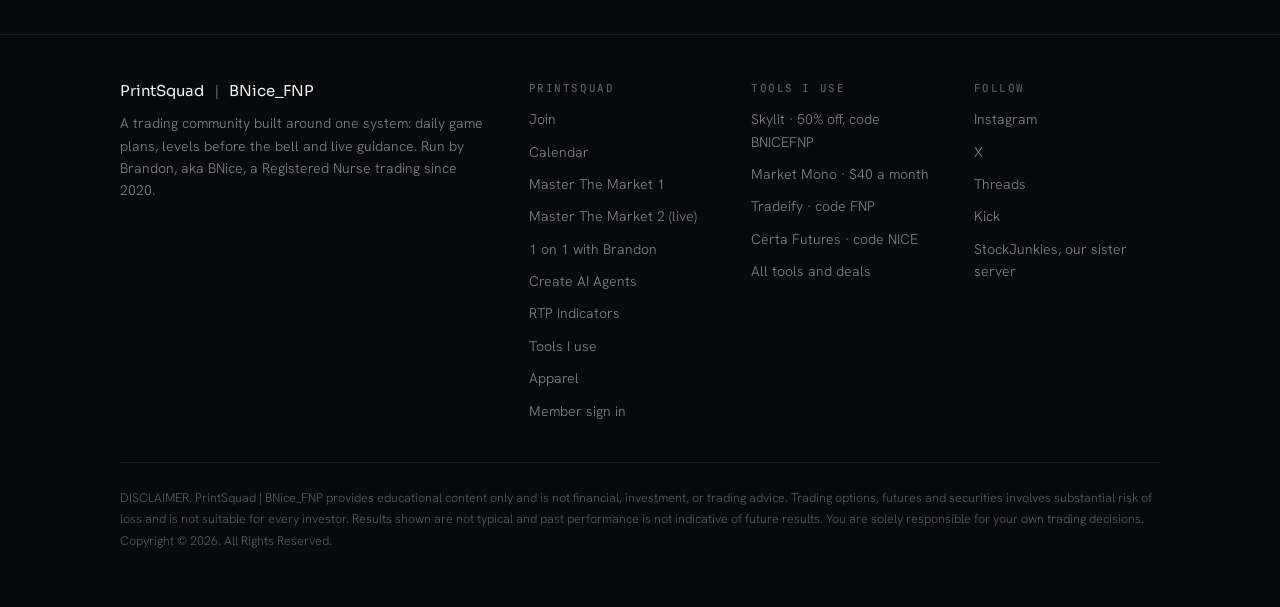
==== commit 91b8f779: "Levels posted daily, the market scanned daily Co-Authored-By: Claude Opus 5.5 <noreply@anthropic.com" ====
--- a/book/index.html
+++ b/book/index.html
@@ -11,13 +11,13 @@
 </head>
 <body>
 <div class="tape" aria-hidden="true"><div class="tape-track">
-  <span><b>LIVE TRADING</b> EVERY MARKET DAY</span><span><b>LEVELS POSTED</b> 7:00 AM ET</span><span><b>380+ NAMES</b> SCANNED DAILY</span><span><b>SPY · QQQ · IWM</b> EVERY MORNING</span><span><b>DAILY + WEEKLY</b> SETUPS</span><span>LIVE GUIDANCE <i>● ON</i></span><span><b>TRADING</b> SINCE 2020</span><span><b>1 ON 1 WITH BRANDON</b> $150 / HOUR</span><span><b>50% OFF</b> SKYLIT · CODE BNICEFNP</span><span><b>CODE FNP</b> TRADEIFY</span>
-  <span><b>LIVE TRADING</b> EVERY MARKET DAY</span><span><b>LEVELS POSTED</b> 7:00 AM ET</span><span><b>380+ NAMES</b> SCANNED DAILY</span><span><b>SPY · QQQ · IWM</b> EVERY MORNING</span><span><b>DAILY + WEEKLY</b> SETUPS</span><span>LIVE GUIDANCE <i>● ON</i></span><span><b>TRADING</b> SINCE 2020</span><span><b>1 ON 1 WITH BRANDON</b> $150 / HOUR</span><span><b>50% OFF</b> SKYLIT · CODE BNICEFNP</span><span><b>CODE FNP</b> TRADEIFY</span>
+  <span><b>LIVE TRADING</b> EVERY MARKET DAY</span><span><b>LEVELS POSTED</b> DAILY</span><span><b>THE MARKET</b> SCANNED DAILY</span><span><b>SPY · QQQ · IWM</b> EVERY MORNING</span><span><b>DAILY + WEEKLY</b> SETUPS</span><span>LIVE GUIDANCE <i>● ON</i></span><span><b>TRADING</b> SINCE 2020</span><span><b>1 ON 1 WITH BRANDON</b> $150 / HOUR</span><span><b>50% OFF</b> SKYLIT · CODE BNICEFNP</span><span><b>CODE FNP</b> TRADEIFY</span>
+  <span><b>LIVE TRADING</b> EVERY MARKET DAY</span><span><b>LEVELS POSTED</b> DAILY</span><span><b>THE MARKET</b> SCANNED DAILY</span><span><b>SPY · QQQ · IWM</b> EVERY MORNING</span><span><b>DAILY + WEEKLY</b> SETUPS</span><span>LIVE GUIDANCE <i>● ON</i></span><span><b>TRADING</b> SINCE 2020</span><span><b>1 ON 1 WITH BRANDON</b> $150 / HOUR</span><span><b>50% OFF</b> SKYLIT · CODE BNICEFNP</span><span><b>CODE FNP</b> TRADEIFY</span>
 </div></div>
 
 <header class="hdr"><div class="wrap">
   <a class="brand" href="/">PrintSquad <s>|</s> BNice_FNP</a>
-  <nav class="nav" aria-label="Site"><a href="/join/">Join</a><a href="/calendar/">Calendar</a><div class="dd"><a class="dd-btn" href="/learn/" aria-current="page" aria-haspopup="true">Learn<i aria-hidden="true">▾</i></a><div class="dd-menu"><a href="/learn/class/"><b>Master The Market 1</b><span>The recorded course</span></a><a href="/learn/mentorship/"><b>Master The Market 2</b><span>Live with Chad and BNice, coming soon</span></a><a href="/book/"><b>Book a 1 on 1</b><span>One hour on Zoom</span></a><a href="/aiclass/"><b>Create AI Agents</b><span>The AI Agent Toolkit</span></a></div></div><div class="dd"><a class="dd-btn" href="/tools/" aria-haspopup="true">Tools<i aria-hidden="true">▾</i></a><div class="dd-menu"><a href="/indicators/"><b>RTP Indicators</b><span>The suite for TradingView</span></a><a href="/indicators/#free"><b>Free Indicators</b><span>Free on TradingView</span></a><a href="/tools/"><b>Tools I Use</b><span>Skylit, Market Mono, prop firms</span></a></div></div><a href="https://fnptrades.com/shop/">Shop</a><a href="/members/">Sign In</a></nav>
+  <nav class="nav" aria-label="Site"><a href="/join/">Join</a><a href="/calendar/">Calendar</a><div class="dd"><a class="dd-btn" href="/learn/" aria-current="page" aria-haspopup="true">Learn<i aria-hidden="true">▾</i></a><div class="dd-menu"><a href="/learn/rtp-system/"><b>The RTP System</b><span>The Ebook</span></a><a href="/learn/class/"><b>Master The Market 1</b><span>The recorded course</span></a><a href="/learn/mentorship/"><b>Master The Market 2</b><span>Live with Chad and BNice, coming soon</span></a><a href="/book/"><b>Book a 1 on 1</b><span>One hour on Zoom</span></a><a href="/aiclass/"><b>Create AI Agents</b><span>The AI Agent Toolkit</span></a></div></div><div class="dd"><a class="dd-btn" href="/tools/" aria-haspopup="true">Tools<i aria-hidden="true">▾</i></a><div class="dd-menu"><a href="/indicators/"><b>RTP Indicators</b><span>The suite for TradingView</span></a><a href="/indicators/#free"><b>Free Indicators</b><span>Free on TradingView</span></a><a href="/tools/"><b>Tools I Use</b><span>Skylit, Market Mono, prop firms</span></a></div></div><a href="https://fnptrades.com/shop/">Shop</a><a href="/members/">Sign In</a></nav>
   <a class="btn btn-solid btn-sm" href="/join/">Join PrintSquad</a>
 </div>
 <nav class="nav-mobile" aria-label="Site"><div class="wrap"><a href="/join/">Join</a><a href="/calendar/">Calendar</a><a href="/learn/" aria-current="page">Learn</a><a href="/tools/">Tools</a><a href="https://fnptrades.com/shop/">Shop</a><a href="/members/">Sign In</a></div></nav>
--- a/site.css
+++ b/site.css
@@ -512,3 +512,32 @@
   .cards2{grid-template-columns:minmax(0,1fr)}
   .row-ev{grid-template-columns:minmax(0,1fr)}
 }
+
+/* home v2 preview (2026-11-26, ideas from stockbabie.com in our look): role list, marquee, Meet BNice path, program
+   cards with a price corner. Added only; nothing above changes. */
+.roles{display:flex;flex-wrap:wrap;gap:8px 18px;font:500 12px/1 var(--mono);letter-spacing:.14em;text-transform:uppercase;color:var(--t3)}
+.roles span:not(:last-child)::after{content:"·";margin-left:18px;color:var(--cyan)}
+.marquee{overflow:hidden;border-block:1px solid var(--line);background:var(--ground-2);padding-block:18px}
+.marquee .track{display:flex;width:max-content;gap:0;animation:marq 38s linear infinite}
+.marquee span{font:300 clamp(20px,2.6vw,30px)/1 var(--display);letter-spacing:-.01em;color:var(--t1);white-space:nowrap;padding-inline:28px}
+.marquee span:nth-child(even){color:var(--cyan)}
+@keyframes marq{to{transform:translateX(-50%)}}
+@media (prefers-reduced-motion:reduce){.marquee .track{animation:none}}
+.meet{display:grid;grid-template-columns:minmax(0,4fr) minmax(0,7fr);gap:clamp(32px,5vw,72px);align-items:start}
+.meet-me{display:grid;gap:20px}
+.meet-me img{width:min(260px,70%);border-radius:50%}
+.path{display:grid;gap:0;border-top:1px solid var(--line)}
+.path>div{display:grid;grid-template-columns:64px minmax(0,1fr);gap:18px;padding:22px 0;border-bottom:1px solid var(--line)}
+.path .n{font:300 34px/1 var(--display);color:var(--cyan)}
+.path h3{font-size:21px;margin-bottom:6px}
+.path p{font-size:15.5px;color:var(--t3)}
+.programs{display:grid;grid-template-columns:repeat(3,minmax(0,1fr));gap:14px}
+.prog{position:relative;display:flex;flex-direction:column;gap:14px;border:1px solid var(--line-2);border-radius:16px;padding:22px;background:var(--panel);transition:border-color .2s ease}
+.prog:hover{border-color:var(--t4)}
+.prog .tagp{position:absolute;top:16px;right:16px;font:500 12px/1 var(--mono);letter-spacing:.06em;color:#07090B;background:var(--mint);padding:7px 10px;border-radius:999px}
+.prog .pic{aspect-ratio:16/10;border-radius:10px;overflow:hidden;background:#000;border:1px solid var(--line)}
+.prog .pic img{width:100%;height:100%;object-fit:cover;object-position:top}
+.prog h3{font-size:22px;padding-right:90px}
+.prog p{font-size:15px;color:var(--t3)}
+.prog .go-arrow{margin-top:auto;font:500 13px/1 var(--mono);color:var(--t2)}
+@media (max-width:860px){.meet{grid-template-columns:minmax(0,1fr)}.programs{grid-template-columns:minmax(0,1fr)}}
